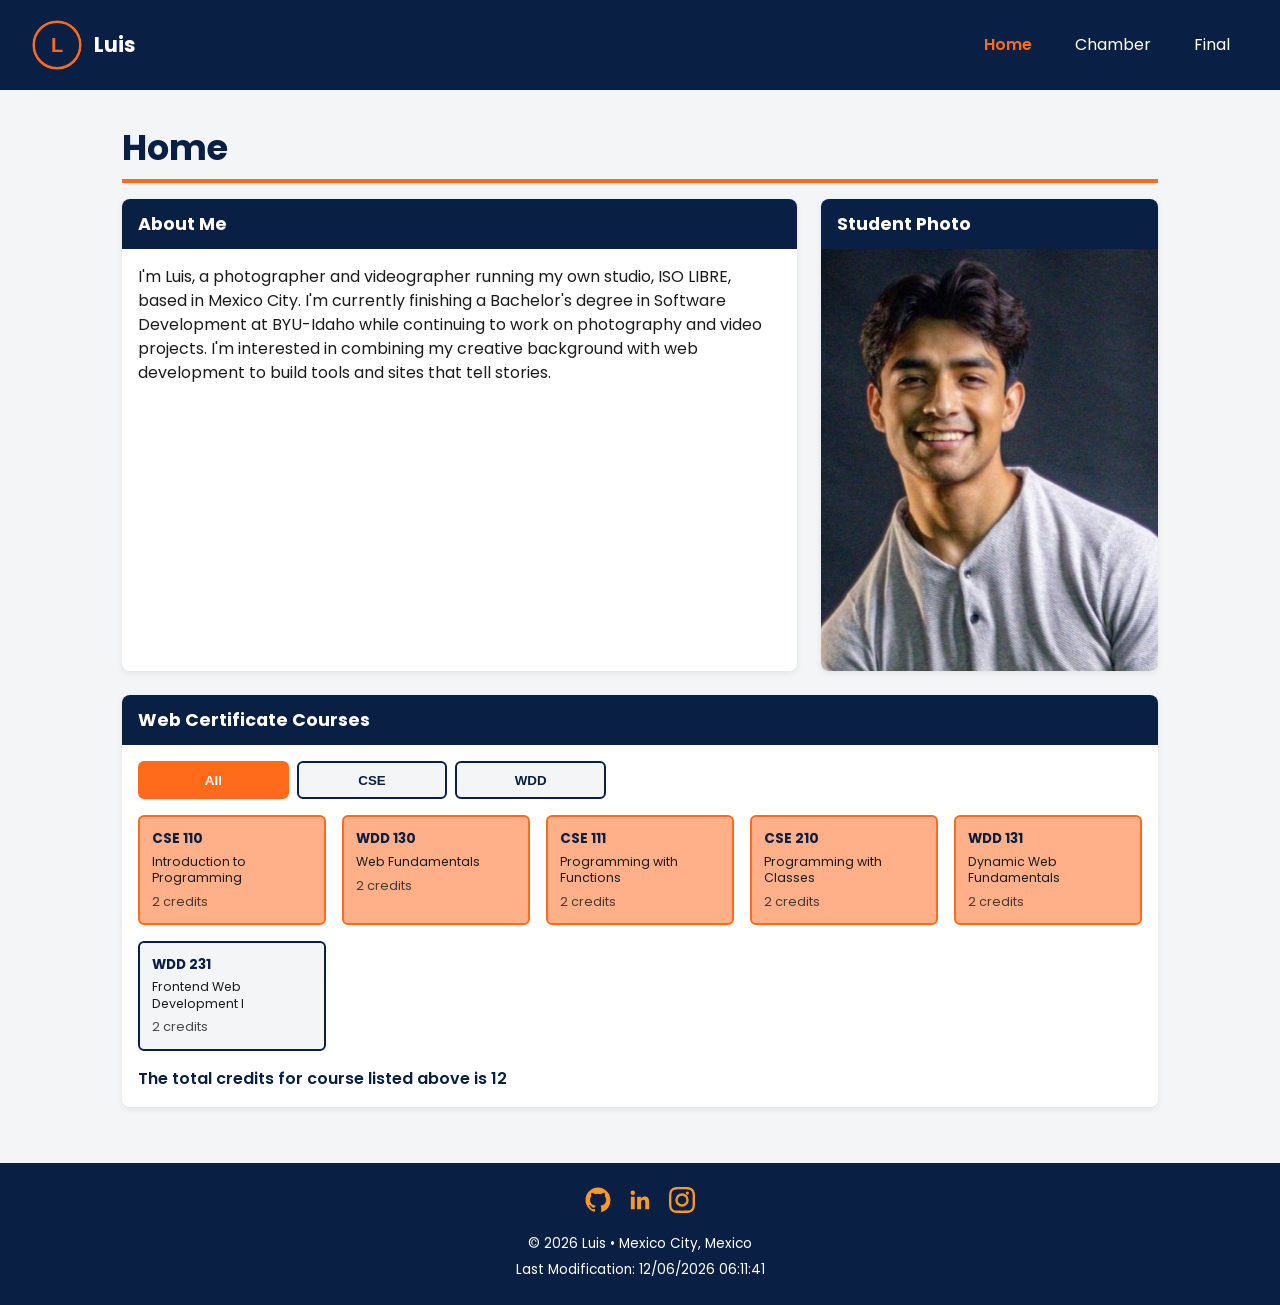
==== index.html @ 1d4d5add "Main page created successfully" ====
<!DOCTYPE html>
<html lang="en">
<head>
  <meta charset="UTF-8">
  <meta name="viewport" content="width=device-width, initial-scale=1.0">
  <title>Luis | WDD 231</title>
  <meta name="description" content="WDD 231 course home page for Luis, a Software Development student at BYU-Idaho.">
  <meta name="author" content="Luis">

  <!-- Google Fonts -->
  <link rel="preconnect" href="https://fonts.googleapis.com">
  <link rel="preconnect" href="https://fonts.gstatic.com" crossorigin>
  <link href="https://fonts.googleapis.com/css2?family=Poppins:wght@400;600;700&display=swap" rel="stylesheet">

  <!-- CSS: small.css first (mobile-first), larger.css second (media queries) -->
  <link rel="stylesheet" href="styles/small.css">
  <link rel="stylesheet" href="styles/larger.css">

  <!-- JS: all deferred, each file has a single responsibility -->
  <script src="scripts/navigation.js" defer></script>
  <script src="scripts/date.js" defer></script>
  <script src="scripts/course.js" defer></script>
</head>
<body>

  <header>
    <img src="images/logo.svg" alt="Luis logo" class="logo" width="50" height="50">
    <span class="site-name">Luis</span>
    <button id="hamburger" aria-label="Open navigation menu" aria-expanded="false">
      <span class="bar"></span>
      <span class="bar"></span>
      <span class="bar"></span>
    </button>
    <nav id="primary-nav">
      <ul>
        <li><a href="index.html" class="active">Home</a></li>
        <li><a href="chamber/index.html">Chamber</a></li>
        <li><a href="final/index.html">Final</a></li>
      </ul>
    </nav>
  </header>

  <main>
    <h1>Home</h1>

    <section class="about-me">
      <h2>About Me</h2>
      <p>
        I'm Luis, a photographer and videographer running my own studio, ISO LIBRE,
        based in Mexico City. I'm currently finishing a Bachelor's degree in Software
        Development at BYU-Idaho while continuing to work on photography and video
        projects. I'm interested in combining my creative background with web
        development to build tools and sites that tell stories.
      </p>
    </section>

    <section class="student-photo">
      <h2>Student Photo</h2>
      <img src="images/student-photo.jpeg" alt="Photo of Luis" class="photo">
    </section>

    <section class="courses">
      <h2>Web Certificate Courses</h2>
      <div class="course-buttons">
        <button data-filter="all" class="filter-btn active">All</button>
        <button data-filter="CSE" class="filter-btn">CSE</button>
        <button data-filter="WDD" class="filter-btn">WDD</button>
      </div>
      <div class="course-cards" id="courseCards">
        <!-- Course cards are generated dynamically by course.js -->
      </div>
      <p class="total-credits">The total credits for course listed above is <span id="totalCredits">0</span></p>
    </section>
  </main>

  <footer>
    <div class="social-links">
      <a href="https://github.com/JavPar12" target="_blank" aria-label="GitHub">
        <img src="images/github.svg" alt="GitHub" width="28" height="28">
      </a>
      <a href="https://www.linkedin.com/in/luis-javier-pardo/" target="_blank" aria-label="LinkedIn">
        <img src="images/linkedin.svg" alt="LinkedIn" width="28" height="28">
      </a>
      <a href="https://instagram.com/ursoypardo" target="_blank" aria-label="Instagram">
        <img src="images/instagram.svg" alt="Instagram" width="28" height="28">
      </a>
    </div>
    <p>&copy; <span id="currentYear"></span> Luis &bull; Mexico City, Mexico</p>
    <p id="lastModified"></p>
  </footer>

</body>
</html>
---- styles/small.css ----
/* ===== Color and typography variables ===== */
:root {
  --navy: #0a1f44;
  --navy-light: #16305f;
  --orange: #ff6b1a;
  --orange-light: #ffb088;
  --bg: #f4f5f7;
  --text: #1c1c1c;
  --white: #ffffff;
  --font-main: "Poppins", sans-serif;
}

/* ===== Basic reset ===== */
* {
  box-sizing: border-box;
  margin: 0;
  padding: 0;
}

body {
  font-family: var(--font-main);
  color: var(--text);
  background-color: var(--bg);
  line-height: 1.5;
}

img {
  max-width: 100%;
  display: block;
}

a {
  text-decoration: none;
  color: inherit;
}

/* ===== Header ===== */
header {
  display: flex;
  align-items: center;
  flex-wrap: wrap;
  gap: 0.75rem;
  padding: 1rem;
  background-color: var(--navy);
  position: relative;
}

.logo {
  border-radius: 50%;
}

.site-name {
  color: var(--white);
  font-weight: 700;
  font-size: 1.3rem;
  margin-right: auto;
}

/* Hamburger button: only visible on small screens */
#hamburger {
  background: none;
  border: 2px solid var(--orange);
  border-radius: 4px;
  width: 42px;
  height: 38px;
  display: flex;
  flex-direction: column;
  justify-content: center;
  align-items: center;
  gap: 5px;
  cursor: pointer;
}

#hamburger .bar {
  width: 22px;
  height: 3px;
  background-color: var(--orange);
  border-radius: 2px;
}

/* ===== Navigation (collapsed by default on mobile) ===== */
nav {
  width: 100%;
  max-height: 0;
  overflow: hidden;
  transition: max-height 0.3s ease;
}

nav.open {
  max-height: 300px;
}

nav ul {
  list-style: none;
  display: flex;
  flex-direction: column;
}

nav ul li a {
  display: block;
  color: var(--white);
  padding: 0.85rem 1rem;
  border-top: 1px solid rgba(255, 255, 255, 0.1);
  transition: background-color 0.2s ease, color 0.2s ease;
}

nav ul li a:hover,
nav ul li a:focus {
  background-color: var(--orange);
  color: var(--navy);
}

nav ul li a.active {
  color: var(--orange);
  font-weight: 600;
}

/* ===== Main ===== */
main {
  padding: 1.25rem;
  max-width: 1100px;
  margin: 0 auto;
}

main h1 {
  color: var(--navy);
  font-size: 1.8rem;
  margin-bottom: 1rem;
  border-bottom: 4px solid var(--orange);
  display: inline-block;
  padding-bottom: 0.25rem;
}

section {
  background-color: var(--white);
  border-radius: 8px;
  margin-bottom: 1.5rem;
  overflow: hidden;
  box-shadow: 0 2px 6px rgba(0, 0, 0, 0.08);
}

section h2 {
  background-color: var(--navy);
  color: var(--white);
  padding: 0.75rem 1rem;
  font-size: 1.1rem;
}

.about-me p {
  padding: 1rem;
}

.student-photo .photo {
  width: 100%;
  max-height: 320px;
  object-fit: cover;
}

/* ===== Courses section ===== */
.course-buttons {
  display: flex;
  gap: 0.5rem;
  padding: 1rem;
  flex-wrap: wrap;
}

.filter-btn {
  flex: 1;
  min-width: 90px;
  padding: 0.6rem;
  background-color: var(--bg);
  border: 2px solid var(--navy);
  border-radius: 6px;
  color: var(--navy);
  font-weight: 600;
  cursor: pointer;
  transition: background-color 0.2s ease, color 0.2s ease;
}

.filter-btn:hover {
  background-color: var(--navy-light);
  color: var(--white);
}

.filter-btn.active {
  background-color: var(--orange);
  border-color: var(--orange);
  color: var(--white);
}

/* 2-column grid from the smallest mobile size to avoid a single-column layout */
.course-cards {
  display: grid;
  grid-template-columns: repeat(2, 1fr);
  gap: 0.75rem;
  padding: 0 1rem 1rem;
}

.course-card {
  background-color: var(--bg);
  border: 2px solid var(--navy);
  border-radius: 6px;
  padding: 0.75rem;
  font-size: 0.85rem;
}

.course-card.completed {
  background-color: var(--orange-light);
  border-color: var(--orange);
}

.course-card .course-title {
  font-weight: 700;
  color: var(--navy);
  margin-bottom: 0.25rem;
}

.course-card .course-name {
  font-size: 0.78rem;
  margin-bottom: 0.35rem;
  line-height: 1.3;
}

.course-card .course-credits {
  font-size: 0.8rem;
  opacity: 0.8;
}

.total-credits {
  padding: 0 1rem 1rem;
  font-weight: 600;
  color: var(--navy);
}

/* ===== Footer ===== */
footer {
  background-color: var(--navy);
  color: var(--white);
  text-align: center;
  padding: 1.5rem 1rem;
}

.social-links {
  display: flex;
  justify-content: center;
  gap: 1rem;
  margin-bottom: 1rem;
}

.social-links img {
  filter: invert(63%) sepia(84%) saturate(1000%) hue-rotate(340deg);
  width: 26px;
  height: 26px;
  transition: transform 0.2s ease;
}

.social-links a:hover img {
  transform: scale(1.15);
}

footer p {
  font-size: 0.85rem;
  margin-top: 0.35rem;
}
---- styles/larger.css ----
/* ===== Styles for large screens (tablet/desktop) ===== */
@media screen and (min-width: 700px) {

  header {
    padding: 1.25rem 2rem;
  }

  #hamburger {
    display: none; /* No hamburger icon needed on large screens */
  }

  nav {
    width: auto;
    max-height: none;
    overflow: visible;
    margin-left: auto;
  }

  nav ul {
    flex-direction: row;
    gap: 0.5rem;
  }

  nav ul li a {
    border-top: none;
    border-radius: 6px;
    padding: 0.6rem 1.1rem;
  }

  main {
    padding: 2rem;
  }

  main h1 {
    font-size: 2.2rem;
  }

  /* About Me and Student Photo side by side, as shown in the desktop wireframe */
  main {
    display: grid;
    grid-template-columns: 2fr 1fr;
    grid-template-areas:
      "heading heading"
      "about photo"
      "courses courses";
    column-gap: 1.5rem;
  }

  main h1 { grid-area: heading; }
  .about-me { grid-area: about; }
  .student-photo { grid-area: photo; }
  .courses { grid-area: courses; }

  .student-photo .photo {
    height: 100%;
    max-height: none;
  }

  .course-cards {
    grid-template-columns: repeat(4, 1fr);
    gap: 1rem;
  }

  .course-buttons {
    max-width: 500px;
  }

  footer {
    display: flex;
    flex-direction: column;
    align-items: center;
  }
}

@media screen and (min-width: 1000px) {
  .course-cards {
    grid-template-columns: repeat(5, 1fr);
  }
}
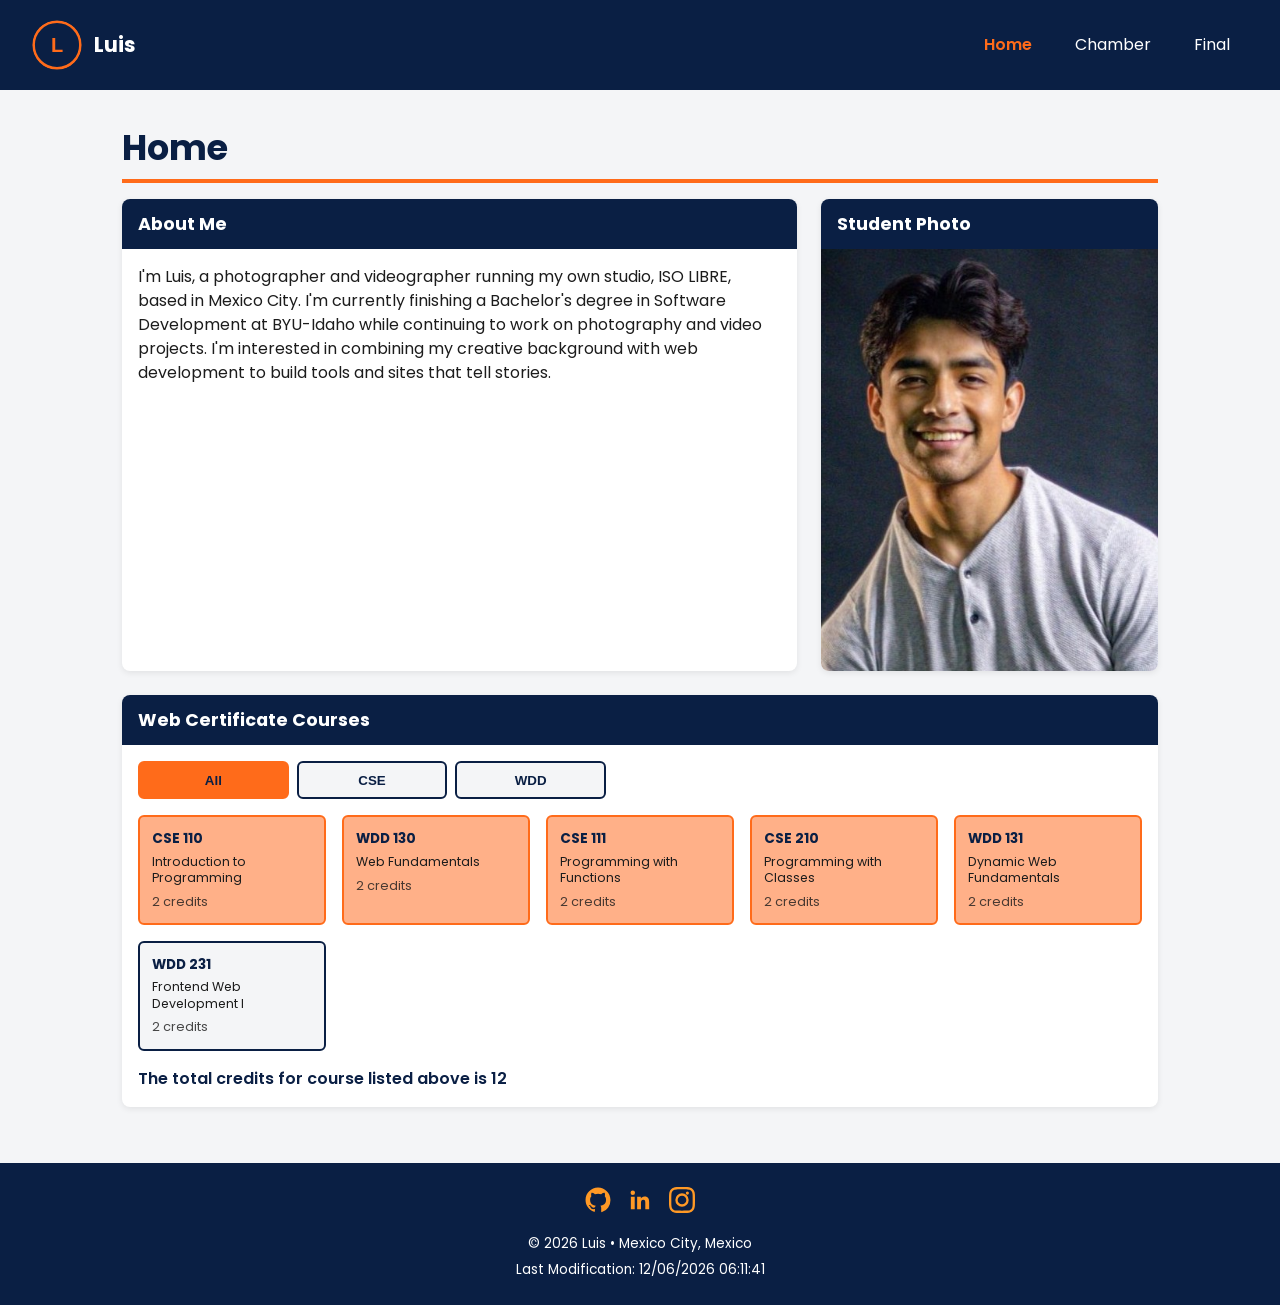
==== commit 9c9fd458: "Fix meta author and button contrast for accessibility" ====
--- a/index.html
+++ b/index.html
@@ -5,7 +5,7 @@
   <meta name="viewport" content="width=device-width, initial-scale=1.0">
   <title>Luis | WDD 231</title>
   <meta name="description" content="WDD 231 course home page for Luis, a Software Development student at BYU-Idaho.">
-  <meta name="author" content="Luis">
+  <meta name="author" content="Luis Pardo">
 
   <!-- Google Fonts -->
   <link rel="preconnect" href="https://fonts.googleapis.com">
--- a/styles/small.css
+++ b/styles/small.css
@@ -185,7 +185,7 @@
 .filter-btn.active {
   background-color: var(--orange);
   border-color: var(--orange);
-  color: var(--white);
+  color: var(--navy);
 }
 
 /* 2-column grid from the smallest mobile size to avoid a single-column layout */
